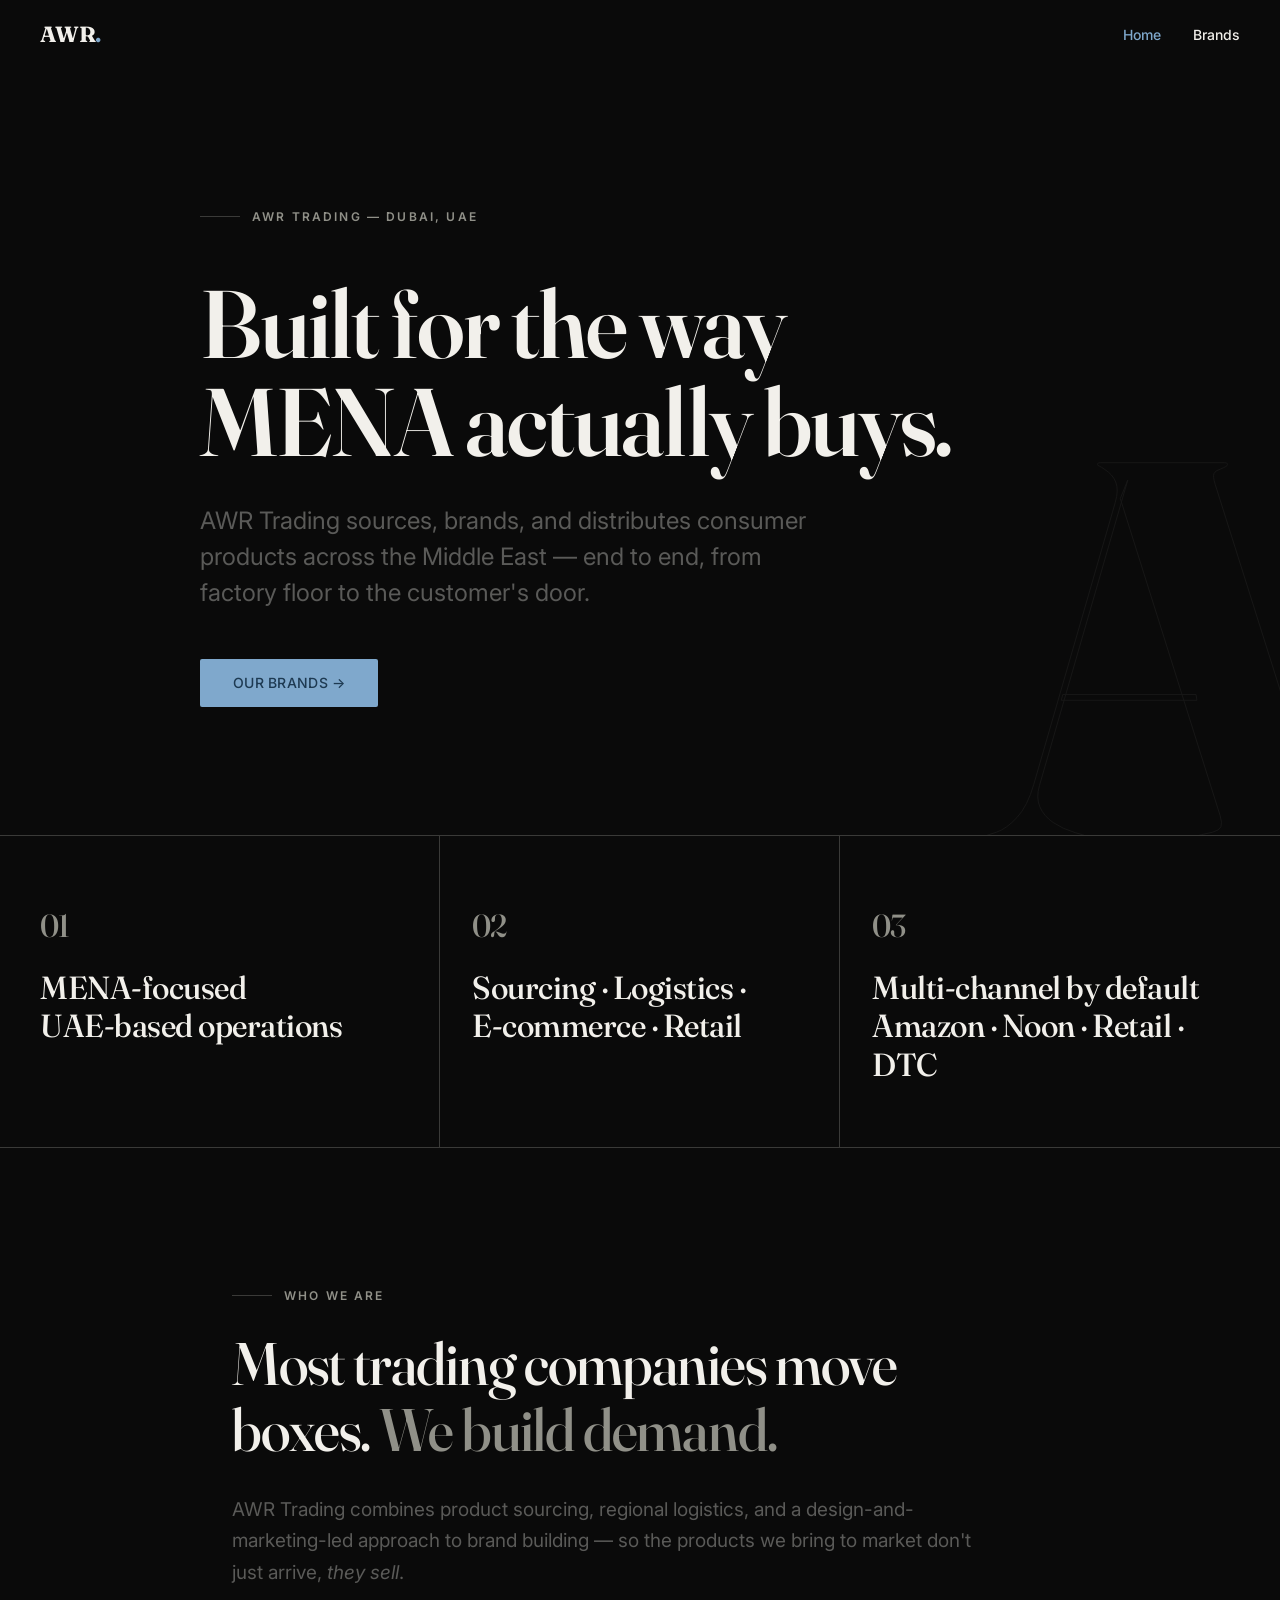
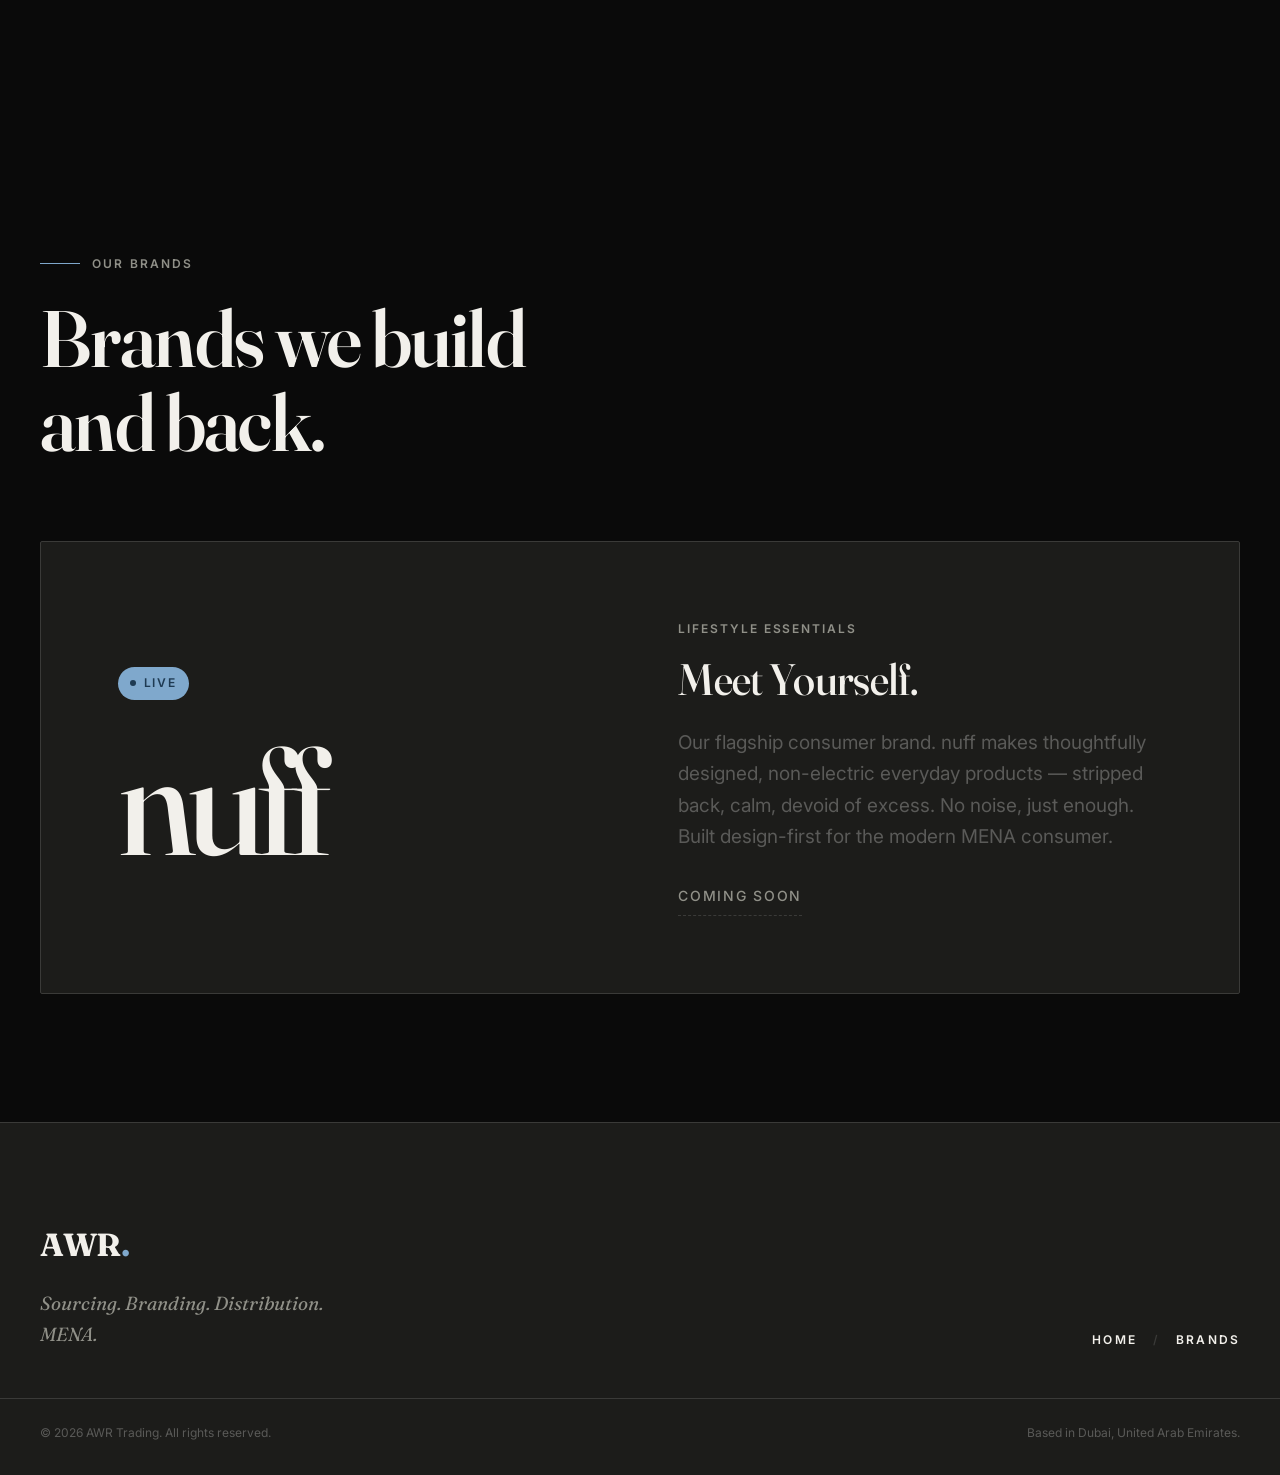
==== index.html @ 28d7e850 "Initial commit: AWR Trading website - Home and Brands pages live; other pages deferred - nuff palett" ====
<!doctype html>
<html lang="en" dir="ltr">
<!--
  ============================================================
  AWR TRADING — Home (index.html)
  Production-ready static site. Open in browser to view.
  ============================================================
  CURRENT LIVE PAGES: index.html, brands.html.
  The About / What we do / Capabilities / Contact pages haven't
  been built yet, so any nav/footer link to them has been removed
  (no dead links anywhere). When those pages are built, restore
  the full nav and footer from the earlier copy in git history.

  To edit copy, look for the comments marked "EDITABLE COPY".
  To swap placeholders before launch, see README.md.

  Arabic / RTL:
  To switch the entire site to Arabic, change <html lang="en"
  dir="ltr"> to <html lang="ar" dir="rtl"> on every page. All
  layout uses CSS logical properties, so the layout mirrors
  automatically. See styles.css for the [dir="rtl"] hook block.
  ============================================================
-->
<head>
  <meta charset="utf-8">
  <meta name="viewport" content="width=device-width, initial-scale=1">

  <!-- ── SEO: unique per page ────────────────────────────── -->
  <title>AWR Trading — Sourcing, branding and distribution across MENA</title>
  <meta name="description" content="AWR Trading sources, brands, and distributes consumer products across the Middle East — end to end, from factory floor to the customer's door. UAE-based.">
  <link rel="canonical" href="https://awrtrading.com/">

  <!-- ── Open Graph / social ─────────────────────────────── -->
  <meta property="og:type" content="website">
  <meta property="og:site_name" content="AWR Trading">
  <meta property="og:title" content="AWR Trading — Sourcing, branding and distribution across MENA">
  <meta property="og:description" content="A UAE-based consumer-products operator. We source, brand, and distribute across the Middle East — end to end.">
  <meta property="og:url" content="https://awrtrading.com/">
  <!-- TODO: replace with real OG image (1200×630) once available -->
  <meta property="og:image" content="https://awrtrading.com/og-image.jpg">
  <meta name="twitter:card" content="summary_large_image">
  <meta name="twitter:title" content="AWR Trading — Sourcing, branding and distribution across MENA">
  <meta name="twitter:description" content="A UAE-based consumer-products operator. We source, brand, and distribute across the Middle East — end to end.">
  <meta name="twitter:image" content="https://awrtrading.com/og-image.jpg">

  <meta name="theme-color" content="#0A0A0A">

  <!-- ── Fonts: Fraunces (display) + Inter (body) ────────── -->
  <link rel="preconnect" href="https://fonts.googleapis.com">
  <link rel="preconnect" href="https://fonts.gstatic.com" crossorigin>
  <link rel="stylesheet" href="https://fonts.googleapis.com/css2?family=Fraunces:opsz,wght@9..144,400;9..144,500;9..144,600;9..144,700;9..144,800&family=Inter:wght@400;500;600;700&display=swap">

  <link rel="stylesheet" href="styles.css">

  <!-- ── JSON-LD: Organization schema (homepage only) ────── -->
  <script type="application/ld+json">
  {
    "@context": "https://schema.org",
    "@type": "Organization",
    "name": "AWR Trading",
    "url": "https://awrtrading.com",
    "description": "UAE-based consumer-products trading and brand-building company. Sourcing, branding, and distribution across the Middle East and North Africa.",
    "address": {
      "@type": "PostalAddress",
      "addressLocality": "Dubai",
      "addressCountry": "AE"
    },
    "areaServed": "MENA"
  }
  </script>
</head>
<body>

  <!-- Skip link: keyboard users jump past nav -->
  <a class="skip-link" href="#main">Skip to content</a>

  <!-- ============================================================
       HEADER / NAV  (identical on every page)
       Only links to pages that actually exist. When About /
       What we do / Capabilities / Contact pages are built,
       re-add them here AND in brands.html.
       ============================================================ -->
  <header class="site-header" data-header>
    <div class="container site-header__inner">

      <!-- Wordmark.
           To replace with an image logo, swap the <a> contents
           with: <img src="logo.svg" alt="AWR Trading" height="28"> -->
      <a href="index.html" class="wordmark" aria-label="AWR Trading — Home">
        <span class="wordmark__a">AWR</span><span class="wordmark__dot">.</span>
      </a>

      <nav class="site-nav" aria-label="Primary">
        <button class="nav-toggle" type="button" aria-expanded="false" aria-controls="primary-menu" data-nav-toggle>
          <span class="nav-toggle__bar" aria-hidden="true"></span>
          <span class="nav-toggle__bar" aria-hidden="true"></span>
          <span class="visually-hidden">Menu</span>
        </button>

        <ul class="site-nav__list" id="primary-menu" data-nav-menu>
          <li><a href="index.html" aria-current="page">Home</a></li>
          <li><a href="brands.html">Brands</a></li>
        </ul>
      </nav>

    </div>
  </header>

  <main id="main">

    <!-- ============================================================
         HERO
         EDITABLE COPY: headline, subhead, CTA.
         (The "Partner with us" CTA was removed because the
         contact page isn't built yet — re-add when ready.)
         ============================================================ -->
    <section class="hero" aria-labelledby="hero-title">
      <div class="container hero__inner">

        <p class="eyebrow eyebrow--light reveal">
          <span class="eyebrow__rule" aria-hidden="true"></span>
          AWR Trading — Dubai, UAE
        </p>

        <h1 id="hero-title" class="display-xl hero__title reveal">
          Built for the way<br>MENA actually buys<span class="accent-dot">.</span>
        </h1>

        <p class="lead hero__lead reveal">
          AWR Trading sources, brands, and distributes consumer
          products across the Middle East — end to end, from
          factory floor to the customer's door.
        </p>

        <div class="hero__ctas reveal">
          <a href="brands.html" class="btn btn--accent">Our brands &rarr;</a>
        </div>

      </div>

      <!-- Decorative typographic mark on the end-side.
           Purely visual. Hidden on small screens and from
           assistive tech. Replace with a real brand visual /
           hero photograph when available. -->
      <div class="hero__mark" aria-hidden="true">
        <span class="hero__mark-letter">A</span>
      </div>
    </section>

    <!-- ============================================================
         STATS / CAPABILITY STRIP
         Capability statements, NOT fabricated numbers.
         ============================================================ -->
    <section class="strip" aria-label="At a glance">
      <div class="container strip__grid">

        <div class="strip__cell reveal">
          <span class="strip__num">01</span>
          <p class="strip__statement">MENA-focused <br>UAE-based operations</p>
        </div>

        <div class="strip__cell reveal">
          <span class="strip__num">02</span>
          <p class="strip__statement">Sourcing &middot; Logistics &middot; <br>E-commerce &middot; Retail</p>
        </div>

        <div class="strip__cell reveal">
          <span class="strip__num">03</span>
          <p class="strip__statement">Multi-channel by default <br>Amazon &middot; Noon &middot; Retail &middot; DTC</p>
        </div>

      </div>
    </section>

    <!-- ============================================================
         INTRO BLOCK
         (The "More about AWR →" link was removed because the
         about page isn't built yet — re-add when ready.)
         ============================================================ -->
    <section class="section section--cream">
      <div class="container section__narrow">

        <p class="eyebrow reveal">
          <span class="eyebrow__rule" aria-hidden="true"></span>
          Who we are
        </p>

        <p class="pull reveal">
          Most trading companies move boxes. <span class="muted-inline">We build demand.</span>
        </p>

        <p class="body-lg reveal">
          AWR Trading combines product sourcing, regional logistics,
          and a design-and-marketing-led approach to brand building —
          so the products we bring to market don't just arrive,
          <em>they sell</em>.
        </p>

      </div>
    </section>

    <!-- ============================================================
         OUR BRANDS — nuff feature card
         Reuses the .brand-feature component from brands.html.
         CTA is plain text "Coming soon" (NOT a link) since the
         nuff site isn't live yet. When the nuff site goes live,
         replace .brand-feature__soon with an <a class="brand-feature__cta">
         exactly like the one on brands.html.
         ============================================================ -->
    <section class="section" aria-labelledby="home-brands-title">
      <div class="container">

        <header class="section__head reveal">
          <p class="eyebrow eyebrow--accent">
            <span class="eyebrow__rule" aria-hidden="true"></span>
            Our brands
          </p>
          <h2 id="home-brands-title" class="display-lg">
            Brands we build<br>and back<span class="accent-dot">.</span>
          </h2>
        </header>

        <article class="brand-feature reveal" aria-labelledby="brand-nuff-home">

          <div class="brand-feature__visual">
            <!-- Status pill — the single Dusk accent in this section -->
            <span class="brand-feature__pill" aria-label="Status: Live">Live</span>

            <!-- Wordmark placeholder. Swap for <img> when the real
                 nuff logo is available:
                 <img class="brand-feature__wordmark" src="brands/nuff.svg" alt="nuff"> -->
            <span class="brand-feature__wordmark" id="brand-nuff-home">nuff</span>
          </div>

          <div class="brand-feature__body">
            <p class="brand-feature__category">Lifestyle essentials</p>

            <h3 class="brand-feature__tagline">Meet&nbsp;Yourself.</h3>

            <p class="brand-feature__desc">
              Our flagship consumer brand. nuff makes thoughtfully
              designed, non-electric everyday products — stripped
              back, calm, devoid of excess. No noise, just enough.
              Built design-first for the modern MENA consumer.
            </p>

            <!-- Plain text — NOT a link, intentionally.
                 Replace with the <a class="brand-feature__cta">
                 pattern from brands.html when the nuff site is live. -->
            <span class="brand-feature__soon" aria-label="The nuff site is coming soon">
              Coming soon
            </span>
          </div>

        </article>

      </div>
    </section>

  </main>

  <!-- ============================================================
       FOOTER  (identical on every page — keep in sync)
       Minimal layout while only Home + Brands exist as live
       pages. When the other pages are built, restore the full
       multi-column footer from git history.
       ============================================================ -->
  <footer class="site-footer" role="contentinfo">
    <div class="container site-footer__minimal">

      <div class="site-footer__brand">
        <span class="wordmark wordmark--footer">AWR<span class="wordmark__dot">.</span></span>
        <p class="site-footer__tag">
          Sourcing. Branding. Distribution. MENA.
        </p>
      </div>

      <nav class="site-footer__inline-nav" aria-label="Footer">
        <a href="index.html">Home</a>
        <span aria-hidden="true">/</span>
        <a href="brands.html">Brands</a>
      </nav>

    </div>

    <div class="container site-footer__base">
      <p>&copy; 2026 AWR Trading. All rights reserved.</p>
      <p>Based in Dubai, United Arab Emirates.</p>
    </div>
  </footer>

  <script src="script.js" defer></script>
</body>
</html>
---- styles.css ----
/* ============================================================
   AWR TRADING — styles.css
   Single shared stylesheet for all 6 pages.
   ============================================================

   CONTENTS
   --------
   1.  Design tokens (CSS custom properties)
   2.  Reset & base
   3.  Typography utilities
   4.  Layout: container, section, grid
   5.  Buttons, links, eyebrows
   6.  Header / nav
   7.  Hero
   8.  Stats / capability strip
   9.  Intro / pull-quote section
   10. Capability cards (4-up)
   11. CTA band
   12. Footer
   13. Page-specific blocks (about, what-we-do list, brands,
       capabilities list, contact form, generic page hero)
   14. Reveal-on-scroll animation
   15. RTL hook (Arabic switch)
   16. Reduced motion
   17. Print
   ============================================================

   COLOR SYSTEM — nuff palette (see :root below)
   ---------------------------------------------
   STRICT RULES (enforced site-wide):
     1. Void is the dominant background everywhere.
     2. NEVER pure white (#FFFFFF). Light text/surfaces use Off White.
     3. Dusk is an ACCENT only — never a large surface.
     4. ONE Dusk accent element per section, max.
     5. No color outside the palette. No warm tones / red / green.
     6. No gradients, gloss, or color overlays. Flat color only.
     7. Hierarchy via the mono ramp:
          Void   → background
          OffWh  → primary text
          Ash    → secondary text
          Stone  → captions / labels / muted numerals
          Mist   → disabled states / hairlines
     8. Borders/dividers use Carbon.
     9. "Partner with us" CTA: Dusk fill, Dusk Void text. Hover → Dusk Depth.
     10. Sticky-nav current-page highlight: Dusk.

   RTL / ARABIC
   ------------
   This site uses CSS *logical* properties throughout
   (margin-inline-*, padding-inline-*, inset-inline-*,
   text-align: start/end, border-inline-*) instead of physical
   left/right properties. That means setting <html dir="rtl">
   on a page will mirror the entire layout automatically.

   To switch the whole site to Arabic:
     1. Change <html lang="en" dir="ltr"> → <html lang="ar" dir="rtl">
        on every page.
     2. Load an Arabic font (e.g. "IBM Plex Sans Arabic") in
        each page <head> and add it to the --font-body stack
        in the [dir="rtl"] block at the bottom of this file.
     3. Translate the copy.
   No layout rules need to change.
   ============================================================ */


/* ──────────────────────────────────────────────────────────
   1. DESIGN TOKENS
   ────────────────────────────────────────────────────────── */
:root {
  /* ── Mono ramp ── */
  --void:        #0A0A0A;   /* primary background — hero, base */
  --deep:        #1C1C1A;   /* secondary background — cards, panels */
  --carbon:      #3A3A38;   /* dividers, borders, subtle UI */
  --ash:         #5A5A58;   /* secondary text, metadata */
  --stone:       #909088;   /* tertiary text, captions */
  --mist:        #C8C6C0;   /* disabled states, hairlines */
  --off-white:   #F2F0EB;   /* PRIMARY TEXT — never #FFFFFF */

  /* ── Dusk accent ramp ── */
  --dusk-frost:  #EEF2F7;   /* tinted info-panel bg (rare on this site) */
  --dusk-pale:   #C2D3E8;   /* hover states, subtle icon fills */
  --dusk:        #7FA8CC;   /* PRIMARY ACCENT — CTAs, dots, active states */
  --dusk-depth:  #4A7FA8;   /* pressed states, outline CTAs */
  --dusk-abyss:  #2A5070;   /* accent text on light surfaces */
  --dusk-void:   #1E3A52;   /* text on Dusk fill */

  /* ── Type families ── */
  --font-display: "Fraunces", Georgia, "Times New Roman", serif;
  --font-body:    "Inter", -apple-system, BlinkMacSystemFont, "Segoe UI", Helvetica, Arial, sans-serif;

  /* ── Type scale — mobile-first ── */
  --fs-xs:    0.75rem;   /* 12px */
  --fs-sm:    0.875rem;  /* 14px */
  --fs-base:  1rem;      /* 16px */
  --fs-md:    1.125rem;  /* 18px */
  --fs-lg:    1.375rem;  /* 22px */
  --fs-xl:    1.75rem;   /* 28px */
  --fs-2xl:   2.25rem;   /* 36px */
  --fs-3xl:   3rem;      /* 48px */
  --fs-4xl:   3.75rem;   /* 60px */
  --fs-5xl:   4.5rem;    /* 72px */

  /* ── Spacing rhythm ── */
  --space-1:  0.25rem;
  --space-2:  0.5rem;
  --space-3:  0.75rem;
  --space-4:  1rem;
  --space-5:  1.5rem;
  --space-6:  2rem;
  --space-7:  3rem;
  --space-8:  4rem;
  --space-9:  6rem;
  --space-10: 8rem;

  /* ── Layout ── */
  --container-w: 1280px;
  --container-px: clamp(1.25rem, 4vw, 2.5rem);

  /* ── Motion ── */
  --ease-out:  cubic-bezier(0.16, 1, 0.3, 1);
  --dur-fast:  150ms;
  --dur:       250ms;
  --dur-slow:  600ms;

  /* ── Misc ── */
  --radius: 2px;       /* deliberately small — architectural, not consumer */
  --hairline: 1px;
}

@media (min-width: 1024px) {
  :root {
    --fs-base: 1.0625rem;  /* 17px body on desktop */
    --fs-md:   1.1875rem;
    --fs-lg:   1.5rem;
    --fs-xl:   2rem;
    --fs-2xl:  2.75rem;
    --fs-3xl:  3.75rem;
    --fs-4xl:  5rem;
    --fs-5xl:  6rem;
  }
}


/* ──────────────────────────────────────────────────────────
   2. RESET & BASE
   ────────────────────────────────────────────────────────── */
*, *::before, *::after { box-sizing: border-box; }

html {
  -webkit-text-size-adjust: 100%;
  scroll-behavior: smooth;
  -webkit-font-smoothing: antialiased;
  -moz-osx-font-smoothing: grayscale;
}

body {
  margin: 0;
  background: var(--void);
  color: var(--off-white);
  font-family: var(--font-body);
  font-size: var(--fs-base);
  line-height: 1.65;
  font-weight: 400;
  text-rendering: optimizeLegibility;
}

img, svg, video { display: block; max-width: 100%; height: auto; }

button { font: inherit; color: inherit; background: none; border: 0; cursor: pointer; }

a { color: inherit; text-decoration: none; }

ul, ol { margin: 0; padding: 0; list-style: none; }

h1, h2, h3, h4, h5, h6, p { margin: 0; }

::selection { background: var(--dusk); color: var(--dusk-void); }

/* Visually-hidden helper (for screen-reader-only text) */
.visually-hidden {
  position: absolute;
  inline-size: 1px;
  block-size: 1px;
  padding: 0;
  margin: -1px;
  overflow: hidden;
  clip: rect(0,0,0,0);
  white-space: nowrap;
  border: 0;
}

/* Skip link — appears on focus */
.skip-link {
  position: absolute;
  inset-block-start: -100px;
  inset-inline-start: var(--space-4);
  background: var(--dusk);
  color: var(--dusk-void);
  padding: var(--space-3) var(--space-4);
  border-radius: var(--radius);
  z-index: 1000;
  transition: inset-block-start var(--dur) var(--ease-out);
}
.skip-link:focus { inset-block-start: var(--space-4); }

/* Universal focus ring — Dusk accent */
:focus { outline: none; }
:focus-visible {
  outline: 2px solid var(--dusk);
  outline-offset: 3px;
  border-radius: var(--radius);
}


/* ──────────────────────────────────────────────────────────
   3. TYPOGRAPHY UTILITIES
   ────────────────────────────────────────────────────────── */

/* Display sizes — Fraunces with optical sizing.
   font-variation-settings tunes the variable axes:
   - "opsz" (optical size) bumps to 144 at display sizes so
     letterforms get sharper, more editorial detail. */
.display-xl,
.display-lg,
.display-md,
.display-sm {
  font-family: var(--font-display);
  font-weight: 600;
  line-height: 1.02;
  letter-spacing: -0.02em;
  color: inherit;
  text-wrap: balance;
}

.display-xl {
  font-size: var(--fs-5xl);
  font-variation-settings: "opsz" 144;
}
.display-lg {
  font-size: var(--fs-4xl);
  font-variation-settings: "opsz" 144;
  line-height: 1.04;
}
.display-md {
  font-size: var(--fs-3xl);
  font-variation-settings: "opsz" 96;
  line-height: 1.06;
}
.display-sm {
  font-size: var(--fs-2xl);
  font-variation-settings: "opsz" 72;
  line-height: 1.1;
  letter-spacing: -0.015em;
}

/* Body sizes */
.lead {
  font-size: var(--fs-lg);
  line-height: 1.5;
  color: var(--ash);
  max-inline-size: 56ch;
  font-weight: 400;
}
.body-lg {
  font-size: var(--fs-md);
  line-height: 1.65;
  color: var(--ash);
  max-inline-size: 62ch;
}

/* The accent-dot span on display headlines.
   Under the new palette, default to inherit (off-white) so it
   doesn't compete with the section's single Dusk accent.
   Use .accent-dot--dusk if a section has no other accent and
   needs the typographic dot as its one accent element. */
.accent-dot { color: inherit; }
.accent-dot--dusk { color: var(--dusk); }

/* Inline muted text used inside pull-quotes */
.muted-inline { color: var(--stone); }


/* ──────────────────────────────────────────────────────────
   4. LAYOUT
   ────────────────────────────────────────────────────────── */
.container {
  inline-size: 100%;
  max-inline-size: var(--container-w);
  margin-inline: auto;
  padding-inline: var(--container-px);
}

.section {
  padding-block: clamp(var(--space-8), 10vw, var(--space-10));
}
/* Surface modifiers.
   Default body is Void. Use --deep for sections that need a
   slight lift (CTA band, footer). Class names retained for
   backwards compatibility with existing markup. */
.section--cream,
.section--navy   { background: var(--void); color: var(--off-white); }
.section--cream-2,
.section--deep   { background: var(--deep); color: var(--off-white); }

.section__head {
  margin-block-end: clamp(var(--space-7), 6vw, var(--space-9));
  max-inline-size: 60ch;
}
.section__narrow {
  max-inline-size: 56rem;
}
.section__more {
  margin-block-start: var(--space-6);
}


/* ──────────────────────────────────────────────────────────
   5. BUTTONS, LINKS, EYEBROWS
   ────────────────────────────────────────────────────────── */
.btn {
  display: inline-flex;
  align-items: center;
  gap: var(--space-2);
  padding: var(--space-4) var(--space-6);
  font-family: var(--font-body);
  font-weight: 500;
  font-size: var(--fs-sm);
  line-height: 1;
  letter-spacing: 0.02em;
  text-transform: uppercase;
  border-radius: var(--radius);
  transition: background var(--dur) var(--ease-out),
              color var(--dur) var(--ease-out),
              border-color var(--dur) var(--ease-out),
              transform var(--dur) var(--ease-out);
  white-space: nowrap;
  border: 1px solid transparent;
}
/* Primary CTA: Dusk fill, Dusk Void text. Hover → Dusk Depth. */
.btn--accent {
  background: var(--dusk);
  color: var(--dusk-void);
}
.btn--accent:hover { background: var(--dusk-depth); color: var(--off-white); }

/* Ghost on dark surfaces */
.btn--ghost {
  background: transparent;
  color: var(--off-white);
  border-color: var(--carbon);
}
.btn--ghost:hover {
  background: var(--off-white);
  color: var(--void);
  border-color: var(--off-white);
}
/* "ghost-light" alias retained for backwards compatibility */
.btn--ghost-light {
  background: transparent;
  color: var(--off-white);
  border-color: var(--carbon);
}
.btn--ghost-light:hover {
  background: var(--off-white);
  color: var(--void);
  border-color: var(--off-white);
}
.btn--sm {
  padding: var(--space-3) var(--space-5);
  font-size: var(--fs-xs);
}

/* Eyebrow — small uppercase label, often preceded by a short rule.
   Rule color defaults to Carbon (mono). Use eyebrow--accent in
   sections where the eyebrow rule should be the section's one
   Dusk accent. */
.eyebrow {
  display: inline-flex;
  align-items: center;
  gap: var(--space-3);
  font-family: var(--font-body);
  font-size: var(--fs-xs);
  font-weight: 600;
  letter-spacing: 0.18em;
  text-transform: uppercase;
  color: var(--stone);
  margin-block-end: var(--space-5);
}
.eyebrow--light { color: var(--stone); }
.eyebrow__rule {
  display: inline-block;
  inline-size: 2.5rem;
  block-size: 1px;
  background: var(--carbon);
  flex-shrink: 0;
}
.eyebrow--accent .eyebrow__rule { background: var(--dusk); }

/* Inline "→" link — uses Dusk on hover.
   Default state is mono; the hover lift to Dusk is the one
   accent moment in sections that use this link. */
.link-arrow {
  display: inline-flex;
  align-items: center;
  gap: var(--space-3);
  font-weight: 500;
  color: var(--off-white);
  border-block-end: 1px solid var(--carbon);
  padding-block-end: 2px;
  transition: gap var(--dur) var(--ease-out),
              color var(--dur) var(--ease-out),
              border-color var(--dur) var(--ease-out);
}
.link-arrow:hover {
  gap: var(--space-4);
  color: var(--dusk);
  border-block-end-color: var(--dusk);
}


/* ──────────────────────────────────────────────────────────
   6. HEADER / NAV
   ────────────────────────────────────────────────────────── */
.site-header {
  position: sticky;
  inset-block-start: 0;
  z-index: 100;
  background: transparent;
  backdrop-filter: blur(0);
  transition: background var(--dur) var(--ease-out),
              backdrop-filter var(--dur) var(--ease-out),
              border-color var(--dur) var(--ease-out);
  border-block-end: 1px solid transparent;
}
/* Scrolled state, applied via JS (data-scrolled) */
.site-header[data-scrolled="true"] {
  background: rgba(10, 10, 10, 0.92);
  backdrop-filter: saturate(140%) blur(10px);
  border-block-end-color: var(--carbon);
}
/* On pages where the hero isn't full-bleed (sub-pages),
   add class .site-header--solid for an immediately-solid header. */
.site-header--solid {
  background: rgba(10, 10, 10, 0.92);
  backdrop-filter: saturate(140%) blur(10px);
  border-block-end-color: var(--carbon);
}

.site-header__inner {
  display: flex;
  align-items: center;
  justify-content: space-between;
  gap: var(--space-5);
  padding-block: var(--space-4);
}

.wordmark {
  display: inline-flex;
  align-items: baseline;
  font-family: var(--font-display);
  font-weight: 700;
  font-size: 1.375rem;
  letter-spacing: -0.01em;
  color: var(--off-white);
  font-variation-settings: "opsz" 36;
}
.wordmark__dot { color: var(--dusk); }
.wordmark--footer { font-size: 2rem; }

.site-nav__list {
  display: flex;
  align-items: center;
  gap: var(--space-6);
}
.site-nav__list > li > a:not(.btn) {
  font-size: var(--fs-sm);
  font-weight: 500;
  color: var(--off-white);
  position: relative;
  transition: color var(--dur) var(--ease-out);
}
.site-nav__list > li > a:not(.btn):hover { color: var(--dusk); }
.site-nav__list > li > a[aria-current="page"] {
  color: var(--dusk);
}

/* Hamburger button — hidden on desktop */
.nav-toggle {
  display: none;
  flex-direction: column;
  justify-content: center;
  gap: 5px;
  inline-size: 40px;
  block-size: 40px;
  padding: 8px;
}
.nav-toggle__bar {
  display: block;
  inline-size: 22px;
  block-size: 1.5px;
  background: var(--off-white);
  transition: transform var(--dur) var(--ease-out),
              opacity var(--dur) var(--ease-out);
}
.nav-toggle[aria-expanded="true"] .nav-toggle__bar:first-child {
  transform: translateY(3.25px) rotate(45deg);
}
.nav-toggle[aria-expanded="true"] .nav-toggle__bar:last-child {
  transform: translateY(-3.25px) rotate(-45deg);
}

/* Mobile nav */
@media (max-width: 859px) {
  .nav-toggle { display: inline-flex; align-items: center; justify-content: center; }
  .site-nav__list {
    position: fixed;
    inset-block-start: 64px;
    inset-inline: 0;
    flex-direction: column;
    align-items: stretch;
    gap: 0;
    padding: var(--space-6) var(--container-px) var(--space-8);
    background: var(--void);
    border-block-start: 1px solid var(--carbon);
    transform: translateY(-110%);
    transition: transform var(--dur-slow) var(--ease-out);
    block-size: calc(100vh - 64px);
    overflow-y: auto;
  }
  .site-nav__list[data-open="true"] { transform: translateY(0); }
  .site-nav__list > li {
    border-block-end: 1px solid var(--carbon);
  }
  .site-nav__list > li > a:not(.btn) {
    display: block;
    padding-block: var(--space-5);
    font-family: var(--font-display);
    font-size: var(--fs-xl);
    font-weight: 500;
    color: var(--off-white);
  }
  .site-nav__list > li:last-child {
    border-block-end: 0;
    margin-block-start: var(--space-5);
  }
  .site-nav__list > li:last-child > .btn { display: flex; justify-content: center; }
  body.nav-open { overflow: hidden; }
}


/* ──────────────────────────────────────────────────────────
   7. HERO
   ────────────────────────────────────────────────────────── */
.hero {
  position: relative;
  background: var(--void);
  color: var(--off-white);
  overflow: hidden;
  isolation: isolate;
  /* Pull header onto hero (header is transparent at top) */
  margin-block-start: -64px;
  padding-block-start: calc(64px + clamp(var(--space-8), 14vw, var(--space-10)));
  padding-block-end: clamp(var(--space-8), 12vw, var(--space-10));
}

.hero__inner {
  position: relative;
  z-index: 2;
  max-inline-size: 60rem;
}

.hero__title {
  margin-block: var(--space-5) var(--space-6);
}

.hero__lead {
  color: var(--ash);
  font-size: var(--fs-lg);
  max-inline-size: 42ch;
}

.hero__ctas {
  display: flex;
  flex-wrap: wrap;
  gap: var(--space-4);
  margin-block-start: var(--space-7);
}

/* Decorative typographic mark — large outlined "A" on end side.
   Under the new palette this is rendered in Off White at very
   low opacity, so it reads as texture, not an accent element.
   Hidden on small screens to keep the hero clean. */
.hero__mark {
  position: absolute;
  inset-block-end: -2vw;
  inset-inline-end: -3vw;
  z-index: 1;
  pointer-events: none;
  user-select: none;
  line-height: 0.8;
  opacity: 0.05;
}
.hero__mark-letter {
  font-family: var(--font-display);
  font-weight: 700;
  font-size: clamp(20rem, 42vw, 38rem);
  color: transparent;
  -webkit-text-stroke: 1px var(--off-white);
  font-variation-settings: "opsz" 144;
  letter-spacing: -0.04em;
}
@media (max-width: 859px) { .hero__mark { display: none; } }


/* ──────────────────────────────────────────────────────────
   8. STATS / CAPABILITY STRIP
   ────────────────────────────────────────────────────────── */
.strip {
  background: var(--void);
  border-block-start: 1px solid var(--carbon);
  border-block-end: 1px solid var(--carbon);
}
.strip__grid {
  display: grid;
  grid-template-columns: 1fr;
  gap: 0;
}
.strip__cell {
  padding-block: var(--space-7);
  border-block-end: 1px solid var(--carbon);
  display: flex;
  flex-direction: column;
  gap: var(--space-4);
}
.strip__cell:last-child { border-block-end: 0; }
.strip__num {
  font-family: var(--font-display);
  font-weight: 500;
  font-variation-settings: "opsz" 144;
  font-size: var(--fs-xl);
  color: var(--stone);
  letter-spacing: -0.02em;
}
.strip__statement {
  font-family: var(--font-display);
  font-weight: 500;
  font-size: var(--fs-xl);
  font-variation-settings: "opsz" 72;
  line-height: 1.2;
  letter-spacing: -0.015em;
  color: var(--off-white);
  text-wrap: balance;
}

@media (min-width: 768px) {
  .strip__grid {
    grid-template-columns: repeat(3, 1fr);
  }
  .strip__cell {
    padding: var(--space-8) var(--space-6);
    border-block-end: 0;
    border-inline-end: 1px solid var(--carbon);
  }
  .strip__cell:first-child { padding-inline-start: 0; }
  .strip__cell:last-child  { padding-inline-end: 0; border-inline-end: 0; }
}


/* ──────────────────────────────────────────────────────────
   9. INTRO / PULL-QUOTE SECTION
   ────────────────────────────────────────────────────────── */
.pull {
  font-family: var(--font-display);
  font-weight: 500;
  font-variation-settings: "opsz" 144;
  font-size: var(--fs-3xl);
  line-height: 1.1;
  letter-spacing: -0.02em;
  color: var(--off-white);
  text-wrap: balance;
  margin-block-end: var(--space-6);
}


/* ──────────────────────────────────────────────────────────
   10. CAPABILITY CARDS (4-up)
   ────────────────────────────────────────────────────────── */
.cap-grid {
  display: grid;
  grid-template-columns: 1fr;
  gap: var(--hairline);
  background: var(--carbon);
  border: 1px solid var(--carbon);
}
@media (min-width: 600px) {
  .cap-grid { grid-template-columns: 1fr 1fr; }
}
@media (min-width: 1024px) {
  .cap-grid { grid-template-columns: repeat(4, 1fr); }
}
.cap-card { background: var(--deep); }
.cap-card__link {
  display: flex;
  flex-direction: column;
  gap: var(--space-5);
  padding: var(--space-7) var(--space-6) var(--space-6);
  block-size: 100%;
  min-block-size: 14rem;
  transition: background var(--dur) var(--ease-out);
  position: relative;
}
.cap-card__link:hover {
  background: var(--void);
}
.cap-card__num {
  font-family: var(--font-display);
  font-size: var(--fs-sm);
  font-weight: 500;
  letter-spacing: 0.16em;
  color: var(--stone);
}
.cap-card__title {
  font-family: var(--font-display);
  font-variation-settings: "opsz" 96;
  font-weight: 500;
  font-size: var(--fs-xl);
  line-height: 1.15;
  letter-spacing: -0.015em;
  color: var(--off-white);
  margin-block-start: auto;
}
/* Arrow is mono at rest, Dusk only on hover (transient accent) */
.cap-card__arrow {
  font-size: var(--fs-lg);
  color: var(--mist);
  transition: transform var(--dur) var(--ease-out),
              color var(--dur) var(--ease-out);
  align-self: flex-start;
}
.cap-card__link:hover .cap-card__arrow {
  transform: translateX(6px);
  color: var(--dusk);
}


/* ──────────────────────────────────────────────────────────
   11. CTA BAND
   ────────────────────────────────────────────────────────── */
.cta-band {
  background: var(--deep);
  padding-block: clamp(var(--space-7), 8vw, var(--space-9));
  border-block-start: 1px solid var(--carbon);
  border-block-end: 1px solid var(--carbon);
}
.cta-band__inner {
  display: flex;
  flex-direction: column;
  align-items: flex-start;
  gap: var(--space-5);
  text-align: start;
}
.cta-band__title {
  max-inline-size: 18ch;
  color: var(--off-white);
}
.cta-band__lead {
  color: var(--stone);
  font-size: var(--fs-md);
  max-inline-size: 50ch;
}
@media (min-width: 900px) {
  .cta-band__inner {
    flex-direction: row;
    align-items: center;
    justify-content: space-between;
    gap: var(--space-7);
  }
  .cta-band__lead { flex: 1; }
}


/* ──────────────────────────────────────────────────────────
   12. FOOTER
   ────────────────────────────────────────────────────────── */
.site-footer {
  background: var(--deep);
  color: var(--stone);
  padding-block: var(--space-9) var(--space-6);
  border-block-start: 1px solid var(--carbon);
}
.site-footer__grid {
  display: grid;
  grid-template-columns: 1fr;
  gap: var(--space-7);
  padding-block-end: var(--space-8);
  border-block-end: 1px solid var(--carbon);
}
@media (min-width: 768px) {
  .site-footer__grid {
    grid-template-columns: 1.4fr 1fr 1fr 1.2fr;
    gap: var(--space-6);
  }
}
.site-footer__brand .wordmark--footer {
  color: var(--off-white);
  display: inline-block;
  margin-block-end: var(--space-4);
}
.site-footer__tag {
  font-family: var(--font-display);
  font-style: italic;
  font-weight: 400;
  font-size: var(--fs-md);
  color: var(--stone);
  max-inline-size: 28ch;
}
.site-footer__h {
  font-family: var(--font-body);
  font-size: var(--fs-xs);
  font-weight: 600;
  letter-spacing: 0.16em;
  text-transform: uppercase;
  color: var(--stone);
  margin-block-end: var(--space-4);
}
.site-footer ul li {
  margin-block-end: var(--space-3);
}
.site-footer a {
  color: var(--off-white);
  transition: color var(--dur) var(--ease-out);
}
.site-footer a:hover { color: var(--dusk); }
.site-footer__social { margin-block-start: var(--space-5); }

.site-footer__base {
  display: flex;
  flex-direction: column;
  gap: var(--space-2);
  padding-block-start: var(--space-5);
  font-size: var(--fs-xs);
  color: var(--ash);
}
@media (min-width: 768px) {
  .site-footer__base {
    flex-direction: row;
    justify-content: space-between;
  }
}

/* ── Minimal footer (current live nav: Home + Brands only) ──
   Used while service / contact pages are not yet built.
   When the other pages exist, switch back to .site-footer__grid. */
.site-footer__minimal {
  display: grid;
  grid-template-columns: 1fr;
  gap: var(--space-6);
  padding-block-end: var(--space-7);
  border-block-end: 1px solid var(--carbon);
}
@media (min-width: 768px) {
  .site-footer__minimal {
    grid-template-columns: 1fr auto;
    align-items: end;
    gap: var(--space-7);
  }
}
.site-footer__inline-nav {
  display: flex;
  align-items: center;
  gap: var(--space-4);
  font-family: var(--font-body);
  font-size: var(--fs-xs);
  font-weight: 600;
  letter-spacing: 0.18em;
  text-transform: uppercase;
}
.site-footer__inline-nav a {
  color: var(--off-white);
  transition: color var(--dur) var(--ease-out);
}
.site-footer__inline-nav a:hover { color: var(--dusk); }
.site-footer__inline-nav span {
  color: var(--carbon);
  user-select: none;
}


/* ──────────────────────────────────────────────────────────
   13. PAGE-SPECIFIC BLOCKS
   ────────────────────────────────────────────────────────── */

/* Generic sub-page hero (About / What We Do / etc.) */
.page-hero {
  background: var(--void);
  padding-block: clamp(var(--space-9), 14vw, var(--space-10)) clamp(var(--space-7), 8vw, var(--space-9));
  border-block-end: 1px solid var(--carbon);
}
.page-hero__inner { max-inline-size: 56rem; }
.page-hero__kicker { margin-block-end: var(--space-5); }

/* What We Do — large numbered capability rows */
.cap-list {
  display: flex;
  flex-direction: column;
  gap: 0;
}
.cap-row {
  display: grid;
  grid-template-columns: 1fr;
  gap: var(--space-5);
  padding-block: clamp(var(--space-7), 6vw, var(--space-8));
  border-block-start: 1px solid var(--carbon);
}
.cap-row:last-child { border-block-end: 1px solid var(--carbon); }
@media (min-width: 768px) {
  .cap-row {
    grid-template-columns: 8rem 1fr;
    gap: var(--space-7);
    align-items: baseline;
  }
}
@media (min-width: 1024px) {
  .cap-row { grid-template-columns: 10rem 1fr 1fr; gap: var(--space-8); }
}
.cap-row__num {
  font-family: var(--font-display);
  font-variation-settings: "opsz" 144;
  font-size: var(--fs-3xl);
  font-weight: 500;
  color: var(--stone);
  line-height: 1;
}
.cap-row__title {
  font-family: var(--font-display);
  font-variation-settings: "opsz" 96;
  font-weight: 500;
  font-size: var(--fs-2xl);
  line-height: 1.1;
  letter-spacing: -0.015em;
  color: var(--off-white);
  text-wrap: balance;
}
.cap-row__body {
  color: var(--ash);
  font-size: var(--fs-md);
  line-height: 1.65;
  max-inline-size: 50ch;
}

/* ── Brands page ──
   Single feature card for nuff. Wide and well-spaced.
   Deep surface, Carbon border, single Dusk accent on the
   "Live" status pill. Mono everywhere else. */
.brand-feature {
  background: var(--deep);
  border: 1px solid var(--carbon);
  border-radius: var(--radius);
  padding: clamp(var(--space-7), 6vw, var(--space-9));
  display: grid;
  grid-template-columns: 1fr;
  gap: var(--space-7);
}
@media (min-width: 900px) {
  .brand-feature {
    grid-template-columns: 1fr 1fr;
    gap: clamp(var(--space-7), 6vw, var(--space-9));
    align-items: center;
  }
}

.brand-feature__visual {
  display: flex;
  flex-direction: column;
  align-items: flex-start;
  gap: var(--space-6);
}

/* "Live" pill — THE single Dusk accent for this section */
.brand-feature__pill {
  display: inline-flex;
  align-items: center;
  gap: var(--space-2);
  padding: 0.4rem 0.75rem;
  font-family: var(--font-body);
  font-size: var(--fs-xs);
  font-weight: 600;
  letter-spacing: 0.14em;
  text-transform: uppercase;
  background: var(--dusk);
  color: var(--dusk-void);
  border-radius: 999px;
}
.brand-feature__pill::before {
  content: '';
  inline-size: 6px;
  block-size: 6px;
  border-radius: 50%;
  background: var(--dusk-void);
}

/* The "nuff" wordmark — large, present. Replace with an <img>
   when the real nuff logo is available:
     <img class="brand-feature__logo" src="brands/nuff.svg" alt="nuff" /> */
.brand-feature__wordmark {
  font-family: var(--font-display);
  font-variation-settings: "opsz" 144;
  font-weight: 500;
  font-size: clamp(5rem, 14vw, 9.5rem);
  line-height: 0.9;
  letter-spacing: -0.05em;
  color: var(--off-white);
}

.brand-feature__body { display: flex; flex-direction: column; }

.brand-feature__category {
  font-family: var(--font-body);
  font-size: var(--fs-xs);
  font-weight: 600;
  letter-spacing: 0.16em;
  text-transform: uppercase;
  color: var(--stone);
  margin-block-end: var(--space-4);
}

.brand-feature__tagline {
  font-family: var(--font-display);
  font-variation-settings: "opsz" 96;
  font-weight: 500;
  font-size: var(--fs-2xl);
  line-height: 1.1;
  letter-spacing: -0.015em;
  color: var(--off-white);
  margin-block-end: var(--space-5);
}

.brand-feature__desc {
  color: var(--ash);
  font-size: var(--fs-md);
  line-height: 1.65;
  max-inline-size: 50ch;
  margin-block-end: var(--space-6);
}

/* Mono CTA — uses .link-arrow underline pattern but stays
   off-white at rest. Hover state is a subtle off-white lift
   (NOT Dusk — the pill already owns the section's accent). */
.brand-feature__cta {
  display: inline-flex;
  align-items: center;
  gap: var(--space-3);
  font-family: var(--font-body);
  font-size: var(--fs-sm);
  font-weight: 500;
  letter-spacing: 0.04em;
  color: var(--off-white);
  border-block-end: 1px solid var(--carbon);
  padding-block-end: var(--space-2);
  align-self: flex-start;
  transition: gap var(--dur) var(--ease-out),
              border-color var(--dur) var(--ease-out);
}
.brand-feature__cta:hover {
  gap: var(--space-4);
  border-block-end-color: var(--off-white);
}

/* Static "Coming soon" — used in place of a CTA link when the
   destination isn't live yet. Styled to occupy the same visual
   slot as the CTA so layout stays consistent, but plainly
   non-interactive (Stone, muted underline). */
.brand-feature__soon {
  display: inline-flex;
  align-items: center;
  gap: var(--space-3);
  font-family: var(--font-body);
  font-size: var(--fs-sm);
  font-weight: 500;
  letter-spacing: 0.12em;
  text-transform: uppercase;
  color: var(--stone);
  border-block-end: 1px dashed var(--carbon);
  padding-block-end: var(--space-2);
  align-self: flex-start;
}

/* "More brands" caption that sat below the card in the old
   layout is no longer used (the line now lives in the page
   hero as the intro). Keeping the rules in case it returns. */
.brand-more {
  text-align: center;
  padding-block: clamp(var(--space-8), 10vw, var(--space-10));
  border-block-start: 1px solid var(--carbon);
  margin-block-start: var(--space-9);
}
.brand-more__title { margin-block-end: var(--space-4); }
.brand-more__lead {
  color: var(--ash);
  font-size: var(--fs-md);
  max-inline-size: 50ch;
  margin-inline: auto;
}

/* Capabilities page bullets */
.cap-bullets {
  display: grid;
  grid-template-columns: 1fr;
  gap: 0;
}
@media (min-width: 768px) {
  .cap-bullets { grid-template-columns: 1fr 1fr; gap: 0 var(--space-8); }
}
.cap-bullet {
  padding-block: var(--space-6);
  border-block-start: 1px solid var(--carbon);
  display: grid;
  grid-template-columns: auto 1fr;
  gap: var(--space-5);
  align-items: baseline;
}
.cap-bullet__num {
  font-family: var(--font-display);
  font-variation-settings: "opsz" 96;
  font-weight: 500;
  font-size: var(--fs-xl);
  color: var(--stone);
}
.cap-bullet__title {
  font-family: var(--font-display);
  font-variation-settings: "opsz" 72;
  font-weight: 500;
  font-size: var(--fs-lg);
  line-height: 1.2;
  letter-spacing: -0.01em;
  margin-block-end: var(--space-2);
  color: var(--off-white);
}
.cap-bullet__body {
  font-size: var(--fs-base);
  color: var(--ash);
  line-height: 1.6;
  max-inline-size: 44ch;
}

/* Contact page */
.contact-grid {
  display: grid;
  grid-template-columns: 1fr;
  gap: clamp(var(--space-7), 6vw, var(--space-9));
}
@media (min-width: 900px) {
  .contact-grid { grid-template-columns: 1fr 1.4fr; gap: var(--space-10); }
}
.contact-details__h {
  font-family: var(--font-body);
  font-size: var(--fs-xs);
  font-weight: 600;
  letter-spacing: 0.16em;
  text-transform: uppercase;
  color: var(--stone);
  margin-block: var(--space-5) var(--space-2);
}
.contact-details p,
.contact-details a {
  font-size: var(--fs-md);
  color: var(--off-white);
}
.contact-details a {
  border-block-end: 1px solid var(--dusk);
  padding-block-end: 2px;
  transition: color var(--dur) var(--ease-out);
}
.contact-details a:hover { color: var(--dusk); }

/* Form */
.form {
  display: grid;
  gap: var(--space-5);
}
.form__row {
  display: grid;
  gap: var(--space-2);
}
.form label {
  font-size: var(--fs-xs);
  font-weight: 600;
  letter-spacing: 0.12em;
  text-transform: uppercase;
  color: var(--stone);
}
.form input,
.form select,
.form textarea {
  font: inherit;
  color: var(--off-white);
  background: var(--deep);
  border: 1px solid var(--carbon);
  border-radius: var(--radius);
  padding: var(--space-4);
  inline-size: 100%;
  transition: border-color var(--dur) var(--ease-out),
              background var(--dur) var(--ease-out);
}
.form input:focus,
.form select:focus,
.form textarea:focus {
  border-color: var(--dusk);
  outline: none;
}
.form textarea { min-block-size: 8rem; resize: vertical; }
.form__grid-2 {
  display: grid;
  gap: var(--space-5);
  grid-template-columns: 1fr;
}
@media (min-width: 600px) {
  .form__grid-2 { grid-template-columns: 1fr 1fr; }
}
.form__actions {
  display: flex;
  align-items: center;
  gap: var(--space-5);
  margin-block-start: var(--space-3);
}
.form__msg {
  font-size: var(--fs-sm);
  color: var(--stone);
  min-block-size: 1.5em;
}
.form__msg[data-state="success"] { color: var(--dusk); font-weight: 500; }
.form__msg[data-state="error"]   { color: var(--mist); font-weight: 500; }


/* ──────────────────────────────────────────────────────────
   14. REVEAL-ON-SCROLL
   ────────────────────────────────────────────────────────── */
.reveal {
  opacity: 0;
  transform: translateY(16px);
  transition: opacity 700ms var(--ease-out), transform 700ms var(--ease-out);
  will-change: opacity, transform;
}
.reveal.is-visible {
  opacity: 1;
  transform: translateY(0);
}


/* ──────────────────────────────────────────────────────────
   15. RTL HOOK
   ────────────────────────────────────────────────────────── */
[dir="rtl"] .display-xl,
[dir="rtl"] .display-lg,
[dir="rtl"] .display-md,
[dir="rtl"] .display-sm,
[dir="rtl"] .pull,
[dir="rtl"] .cap-row__title,
[dir="rtl"] .strip__statement,
[dir="rtl"] .brand-feature__wordmark,
[dir="rtl"] .brand-feature__tagline {
  letter-spacing: 0;
}
/* Arrows that pointed → should point ← in RTL */
[dir="rtl"] .cap-card__arrow,
[dir="rtl"] .link-arrow span[aria-hidden],
[dir="rtl"] .brand-feature__cta span[aria-hidden] {
  transform: scaleX(-1);
}
[dir="rtl"] .cap-card__link:hover .cap-card__arrow {
  transform: scaleX(-1) translateX(6px);
}


/* ──────────────────────────────────────────────────────────
   16. REDUCED MOTION
   ────────────────────────────────────────────────────────── */
@media (prefers-reduced-motion: reduce) {
  *,
  *::before,
  *::after {
    animation-duration: 0.01ms !important;
    animation-iteration-count: 1 !important;
    transition-duration: 0.01ms !important;
    scroll-behavior: auto !important;
  }
  .reveal { opacity: 1; transform: none; }
}


/* ──────────────────────────────────────────────────────────
   17. PRINT
   ────────────────────────────────────────────────────────── */
@media print {
  .site-header, .site-footer, .cta-band, .hero__mark, .nav-toggle { display: none; }
  body { background: #fff; color: #000; }
  a { color: #000; text-decoration: underline; }
}
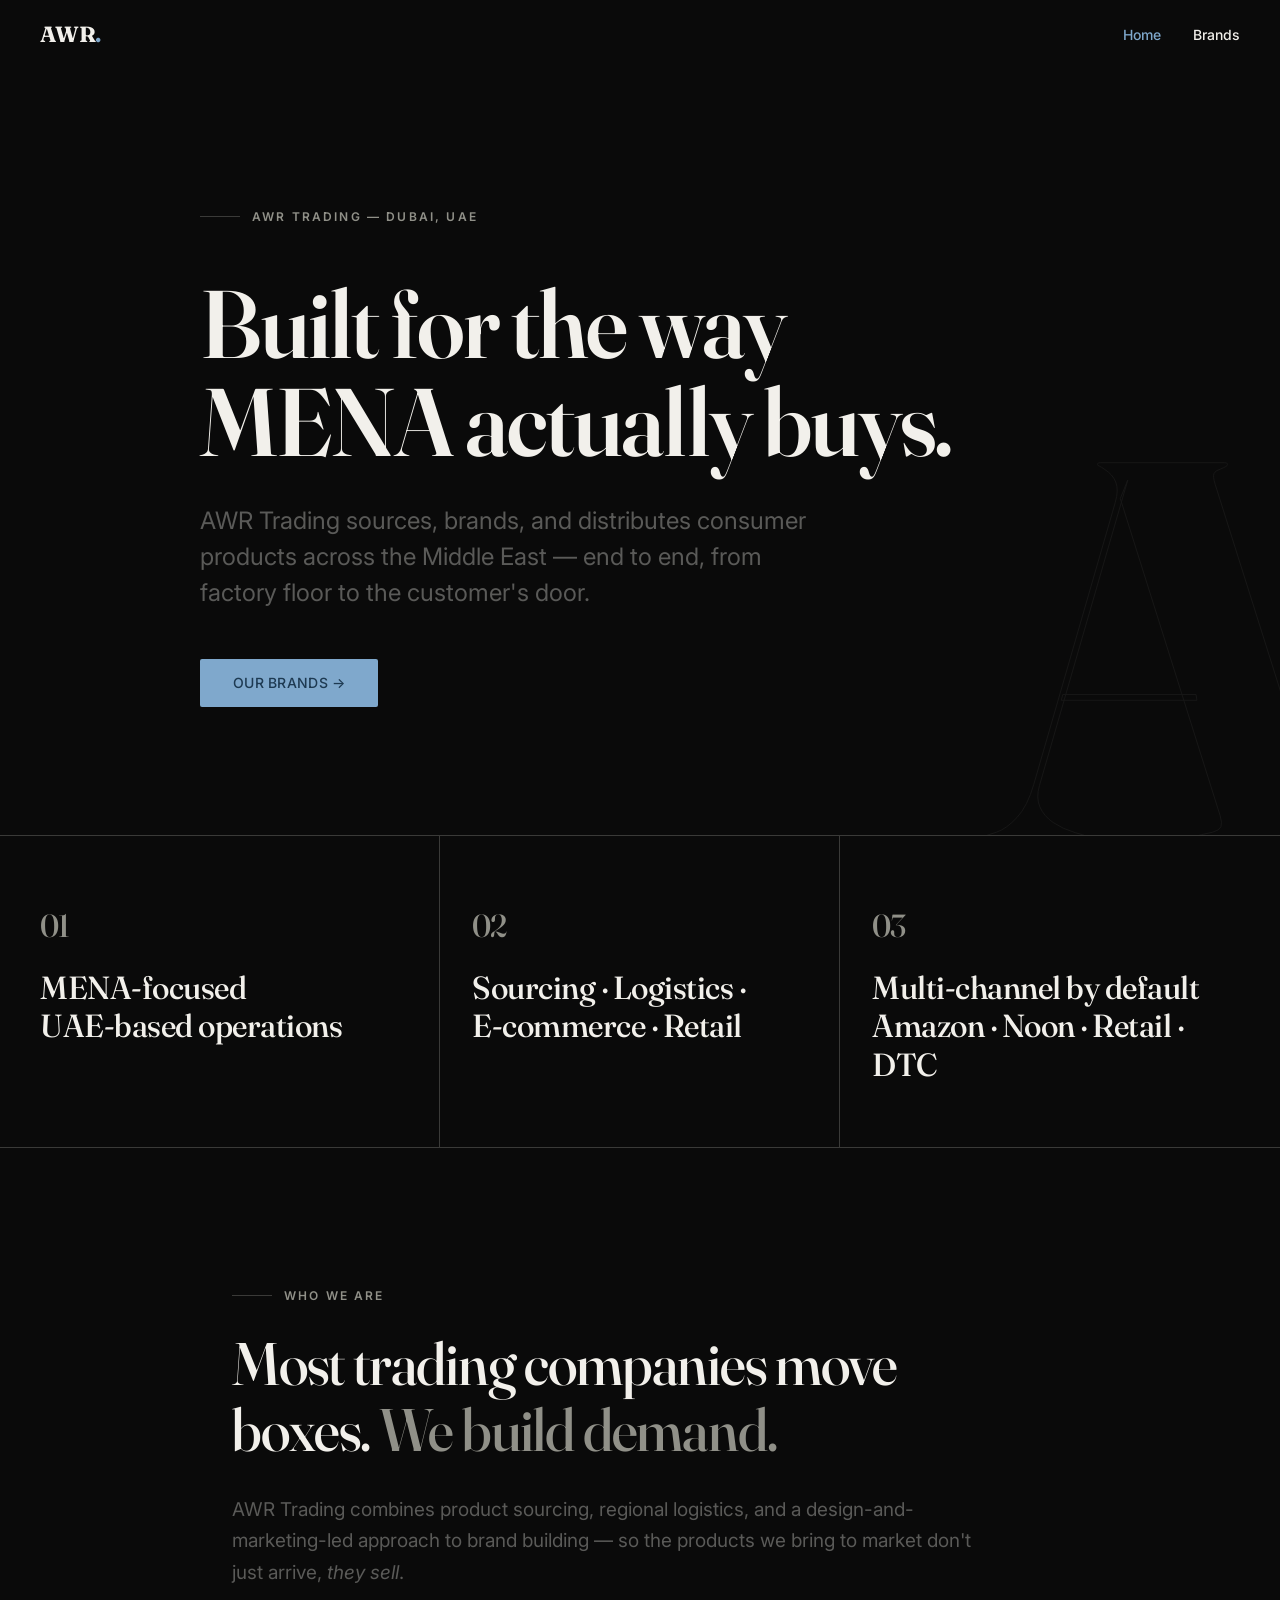
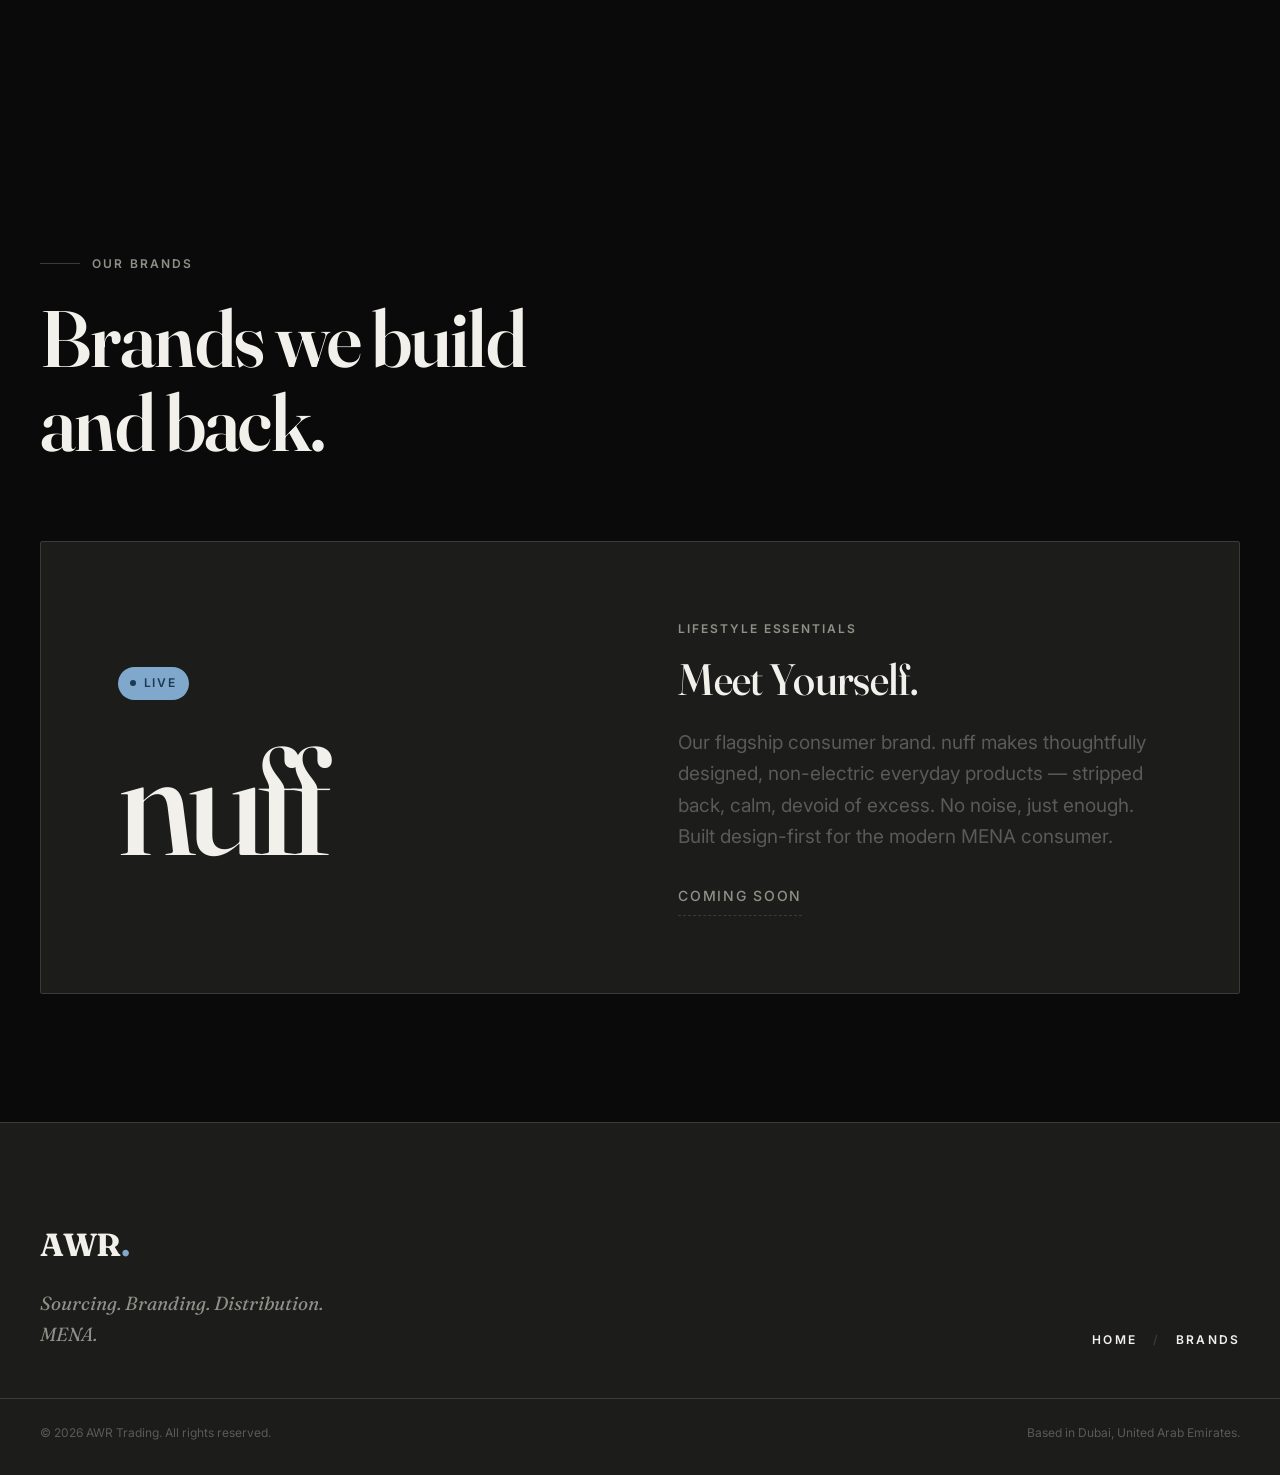
==== commit e8ccab12: "Demote homepage brands eyebrow rule to Carbon The new homepage "Our brands" section had a Dusk eyebr" ====
--- a/index.html
+++ b/index.html
@@ -211,7 +211,9 @@
       <div class="container">
 
         <header class="section__head reveal">
-          <p class="eyebrow eyebrow--accent">
+          <!-- This section's ONE Dusk accent is the LIVE pill on the
+               nuff card. Section eyebrow rule stays mono (Carbon). -->
+          <p class="eyebrow">
             <span class="eyebrow__rule" aria-hidden="true"></span>
             Our brands
           </p>
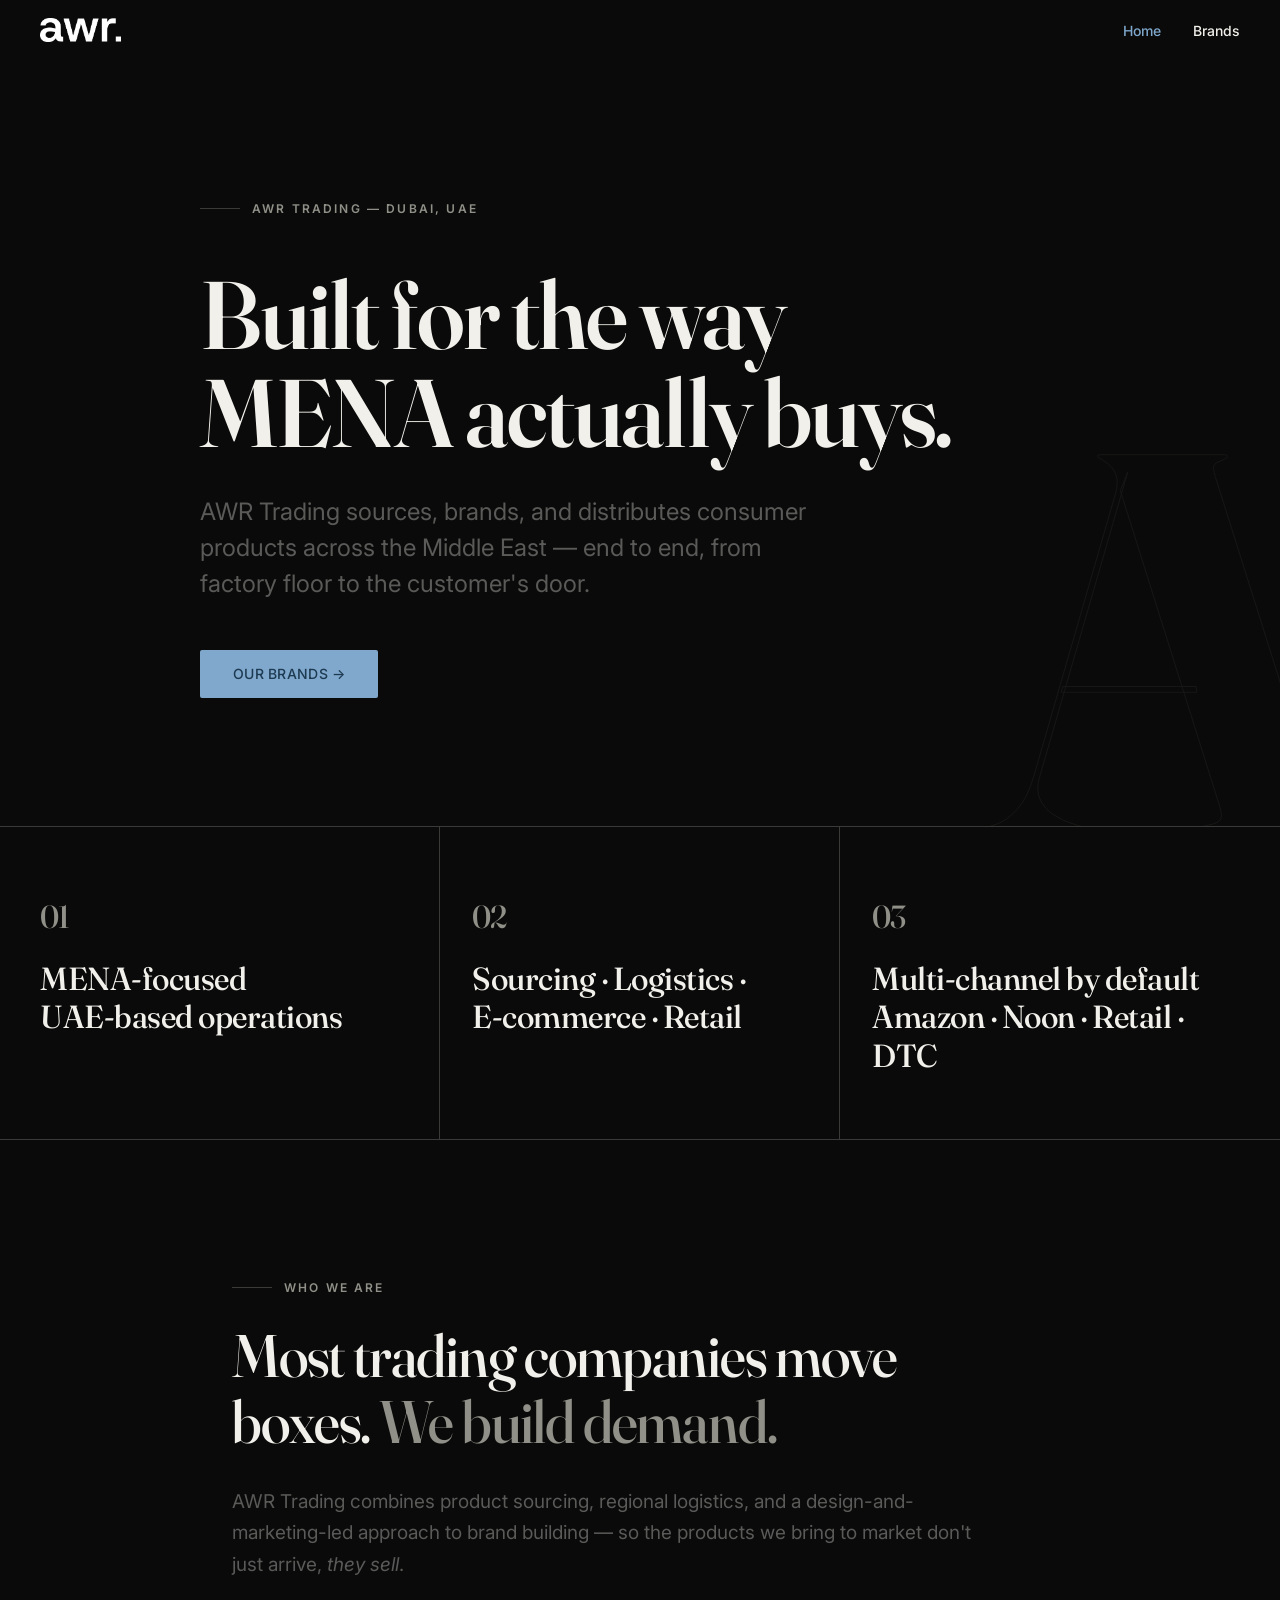
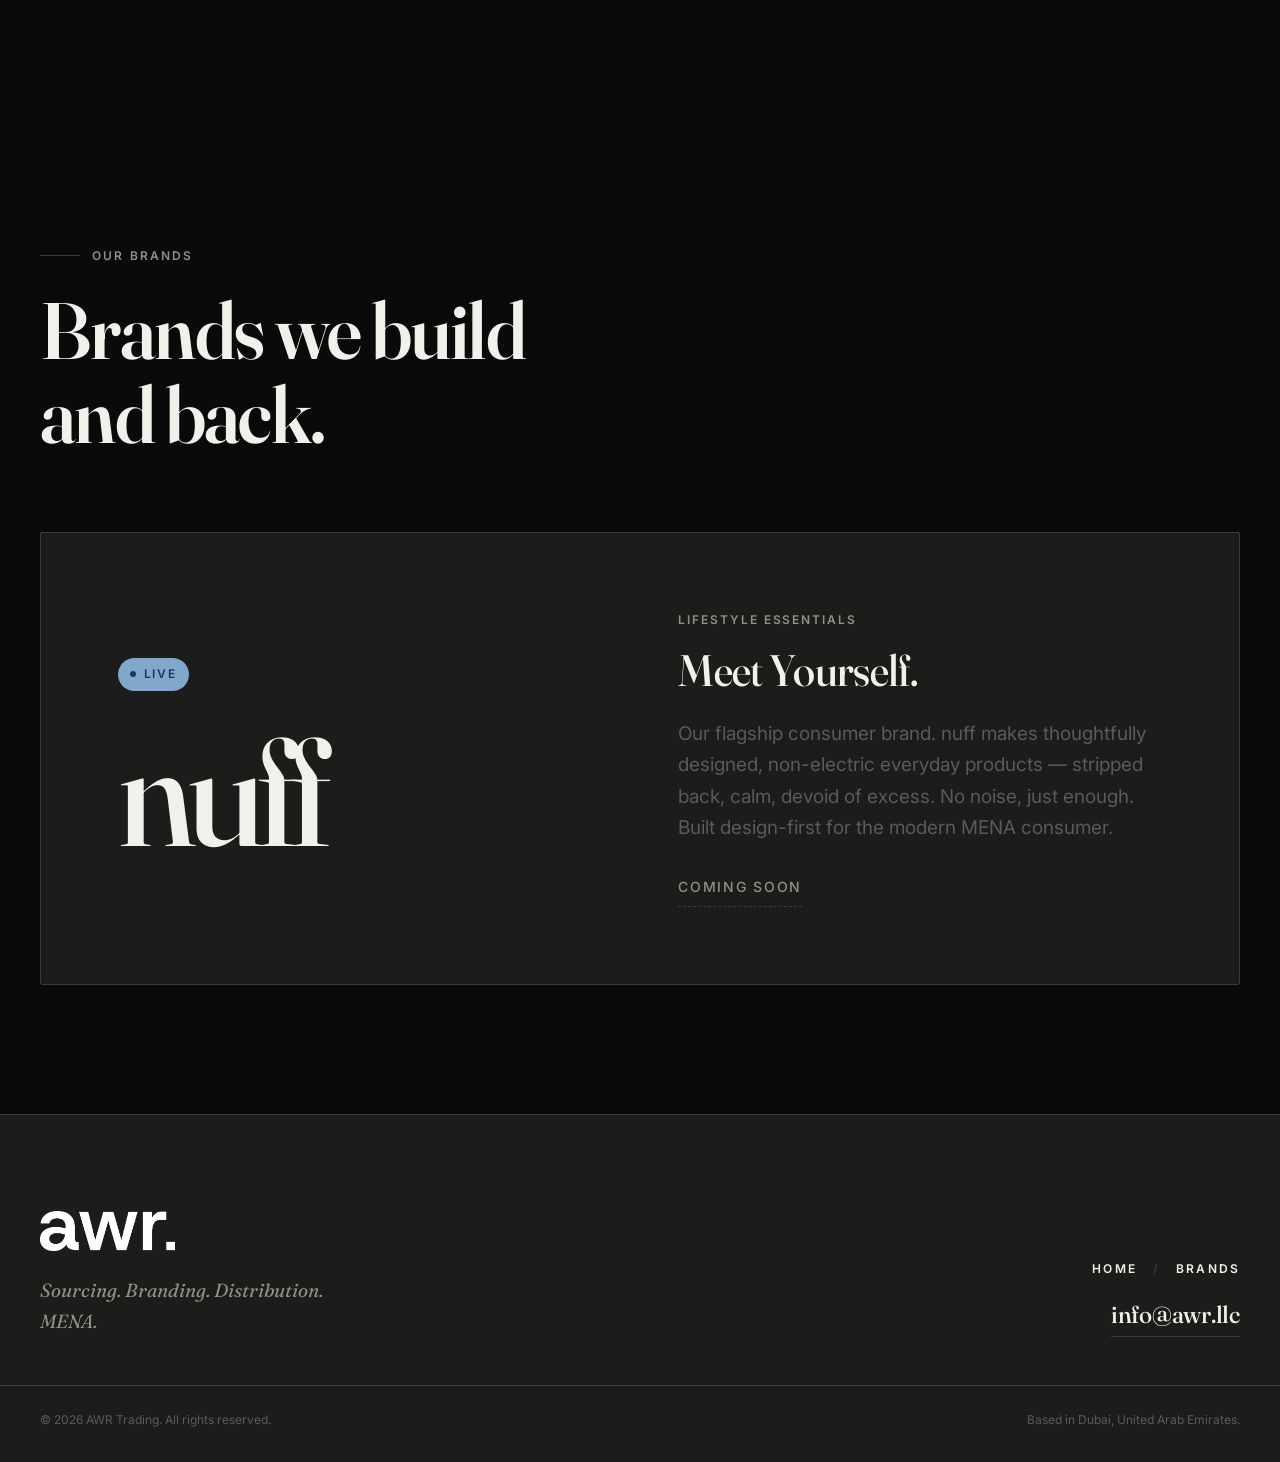
==== commit 434e781b: "Add logo, favicon set, email, and PWA manifest - Logo.png wired into header and footer wordmark on b" ====
--- a/index.html
+++ b/index.html
@@ -44,6 +44,13 @@
   <meta name="twitter:image" content="https://awrtrading.com/og-image.jpg">
 
   <meta name="theme-color" content="#0A0A0A">
+
+  <!-- ── Favicons (generated from Logo.png on a Void square) ── -->
+  <link rel="icon" href="favicon.ico" sizes="any">
+  <link rel="icon" type="image/png" sizes="16x16" href="favicon-16.png">
+  <link rel="icon" type="image/png" sizes="32x32" href="favicon-32.png">
+  <link rel="apple-touch-icon" sizes="180x180" href="apple-touch-icon.png">
+  <link rel="manifest" href="site.webmanifest">
 
   <!-- ── Fonts: Fraunces (display) + Inter (body) ────────── -->
   <link rel="preconnect" href="https://fonts.googleapis.com">
@@ -83,11 +90,12 @@
   <header class="site-header" data-header>
     <div class="container site-header__inner">
 
-      <!-- Wordmark.
-           To replace with an image logo, swap the <a> contents
-           with: <img src="logo.svg" alt="AWR Trading" height="28"> -->
+      <!-- Logo wordmark. File is white-on-transparent so it sits
+           cleanly against the dark site background. To swap the
+           logo, replace Logo.png in the project root (keep the
+           same filename or update the src here and in the footer). -->
       <a href="index.html" class="wordmark" aria-label="AWR Trading — Home">
-        <span class="wordmark__a">AWR</span><span class="wordmark__dot">.</span>
+        <img src="Logo.png" alt="AWR Trading" class="wordmark__img">
       </a>
 
       <nav class="site-nav" aria-label="Primary">
@@ -271,17 +279,22 @@
     <div class="container site-footer__minimal">
 
       <div class="site-footer__brand">
-        <span class="wordmark wordmark--footer">AWR<span class="wordmark__dot">.</span></span>
+        <span class="wordmark wordmark--footer">
+          <img src="Logo.png" alt="AWR Trading" class="wordmark__img">
+        </span>
         <p class="site-footer__tag">
           Sourcing. Branding. Distribution. MENA.
         </p>
       </div>
 
-      <nav class="site-footer__inline-nav" aria-label="Footer">
-        <a href="index.html">Home</a>
-        <span aria-hidden="true">/</span>
-        <a href="brands.html">Brands</a>
-      </nav>
+      <div class="site-footer__meta">
+        <nav class="site-footer__inline-nav" aria-label="Footer">
+          <a href="index.html">Home</a>
+          <span aria-hidden="true">/</span>
+          <a href="brands.html">Brands</a>
+        </nav>
+        <a class="site-footer__email" href="mailto:info@awr.llc">info@awr.llc</a>
+      </div>
 
     </div>
 
--- a/styles.css
+++ b/styles.css
@@ -456,7 +456,7 @@
 
 .wordmark {
   display: inline-flex;
-  align-items: baseline;
+  align-items: center;
   font-family: var(--font-display);
   font-weight: 700;
   font-size: 1.375rem;
@@ -466,6 +466,21 @@
 }
 .wordmark__dot { color: var(--dusk); }
 .wordmark--footer { font-size: 2rem; }
+
+/* Logo image wordmark (replaces text "AWR.").
+   Header logo: ~22px tall, mirrors the original wordmark size.
+   Footer logo: ~38px tall.
+   Aspect ratio is preserved automatically via width: auto. */
+.wordmark__img {
+  display: block;
+  block-size: 1.5rem;     /* 24px */
+  inline-size: auto;
+  /* Logo is white-on-transparent; against light backgrounds we
+     do not currently use this wordmark, so no filter needed. */
+}
+.wordmark--footer .wordmark__img {
+  block-size: 2.5rem;     /* 40px */
+}
 
 .site-nav__list {
   display: flex;
@@ -885,6 +900,36 @@
   user-select: none;
 }
 
+/* Footer meta block — stacks the inline-nav and the contact email */
+.site-footer__meta {
+  display: flex;
+  flex-direction: column;
+  align-items: flex-start;
+  gap: var(--space-4);
+}
+@media (min-width: 768px) {
+  .site-footer__meta {
+    align-items: flex-end;
+    text-align: end;
+  }
+}
+.site-footer__email {
+  font-family: var(--font-display);
+  font-variation-settings: "opsz" 72;
+  font-weight: 500;
+  font-size: var(--fs-lg);
+  letter-spacing: -0.01em;
+  color: var(--off-white);
+  border-block-end: 1px solid var(--carbon);
+  padding-block-end: 2px;
+  transition: color var(--dur) var(--ease-out),
+              border-color var(--dur) var(--ease-out);
+}
+.site-footer__email:hover {
+  color: var(--dusk);
+  border-block-end-color: var(--dusk);
+}
+
 
 /* ──────────────────────────────────────────────────────────
    13. PAGE-SPECIFIC BLOCKS
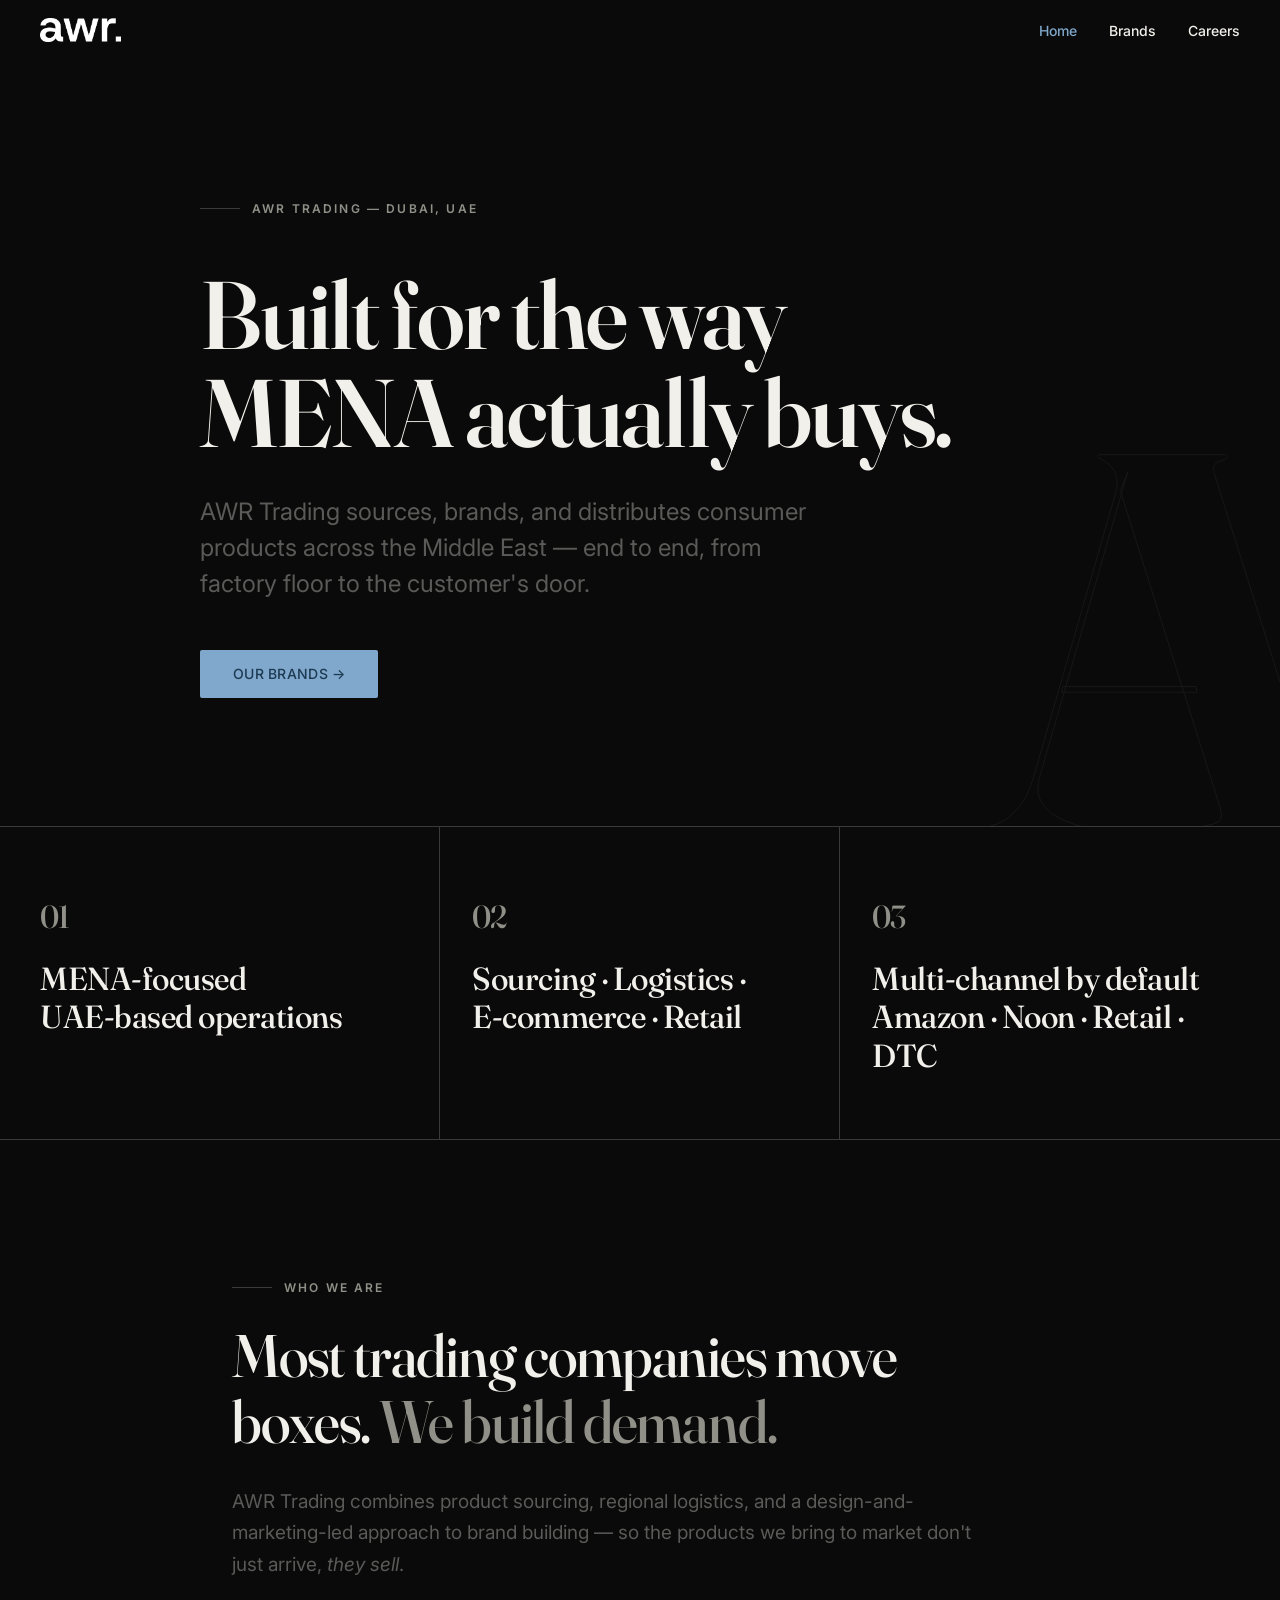
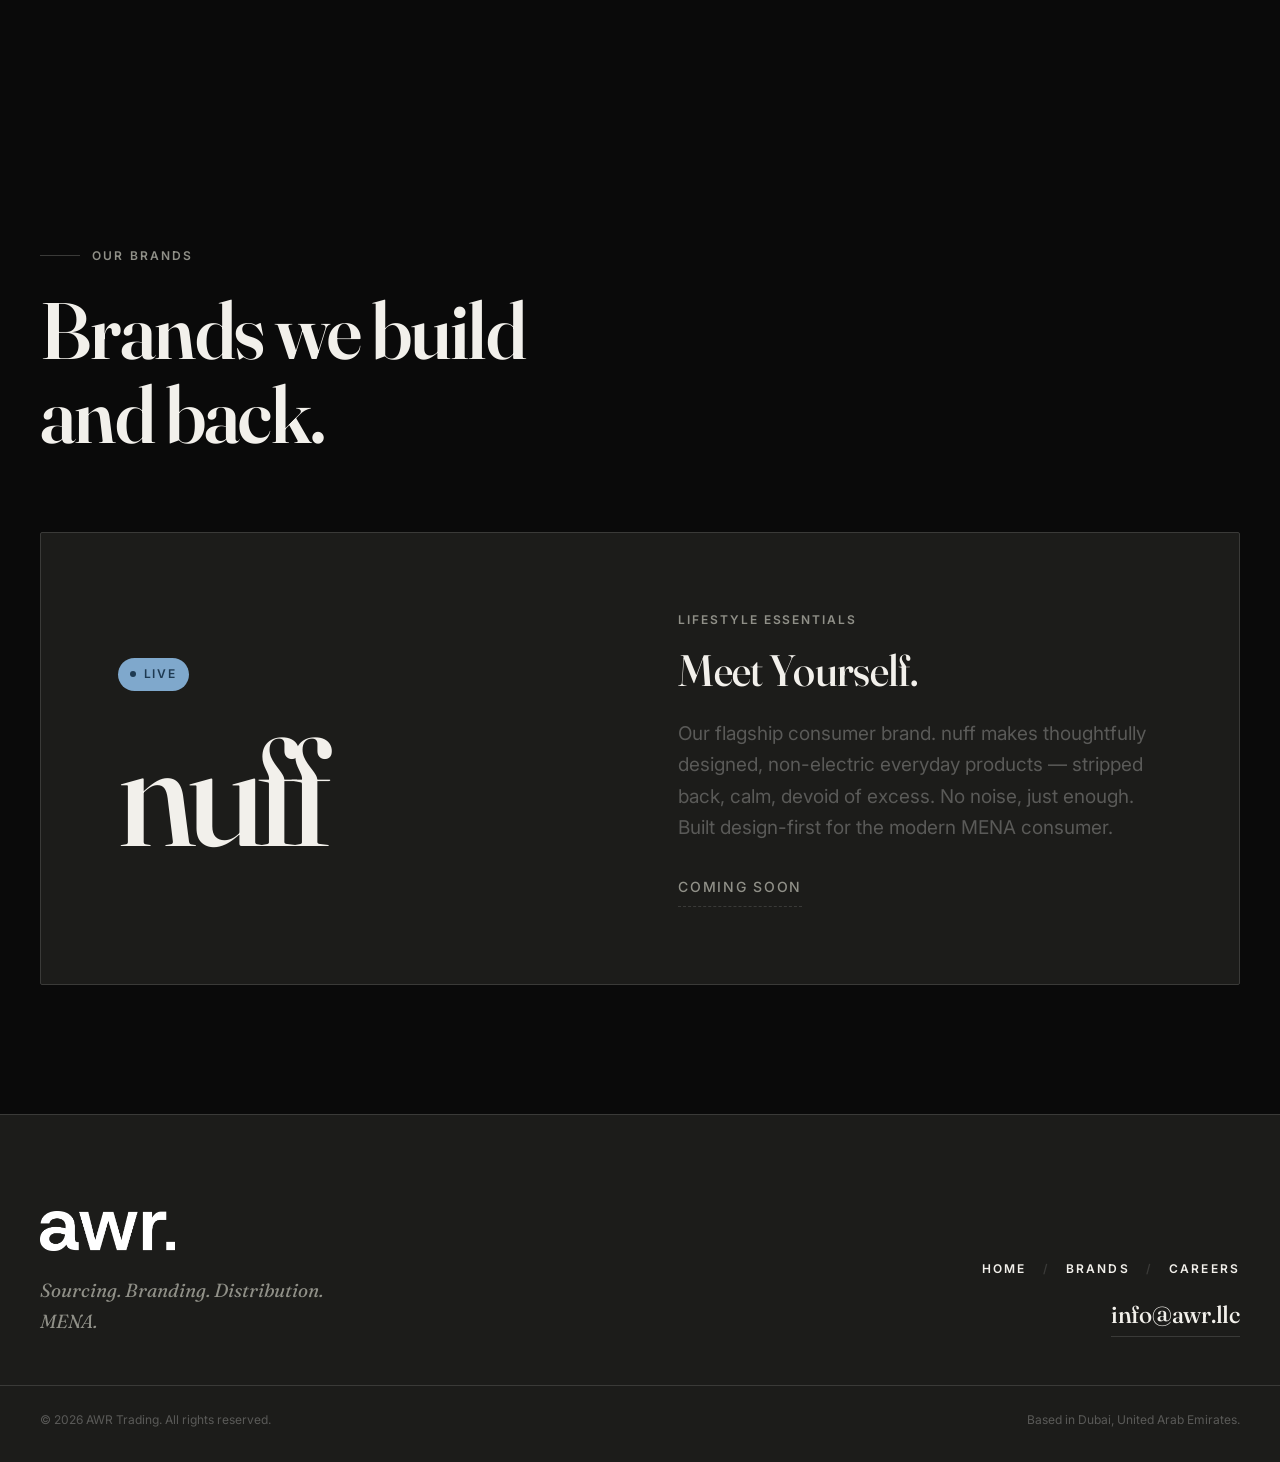
==== commit 6c13ae22: "careers page addition" ====
--- a/index.html
+++ b/index.html
@@ -108,6 +108,7 @@
         <ul class="site-nav__list" id="primary-menu" data-nav-menu>
           <li><a href="index.html" aria-current="page">Home</a></li>
           <li><a href="brands.html">Brands</a></li>
+          <li><a href="careers.html">Careers</a></li>
         </ul>
       </nav>
 
@@ -292,6 +293,8 @@
           <a href="index.html">Home</a>
           <span aria-hidden="true">/</span>
           <a href="brands.html">Brands</a>
+          <span aria-hidden="true">/</span>
+          <a href="careers.html">Careers</a>
         </nav>
         <a class="site-footer__email" href="mailto:info@awr.llc">info@awr.llc</a>
       </div>
--- a/styles.css
+++ b/styles.css
@@ -1188,6 +1188,20 @@
   max-inline-size: 44ch;
 }
 
+/* Careers page — single Dusk accent is the mailto: link.
+   Reused class so a future Contact page can pick it up too. */
+.email-dusk {
+  color: var(--dusk);
+  border-block-end: 1px solid var(--dusk);
+  padding-block-end: 2px;
+  transition: color var(--dur) var(--ease-out),
+              border-block-end-color var(--dur) var(--ease-out);
+}
+.email-dusk:hover {
+  color: var(--dusk-pale);
+  border-block-end-color: var(--dusk-pale);
+}
+
 /* Contact page */
 .contact-grid {
   display: grid;
